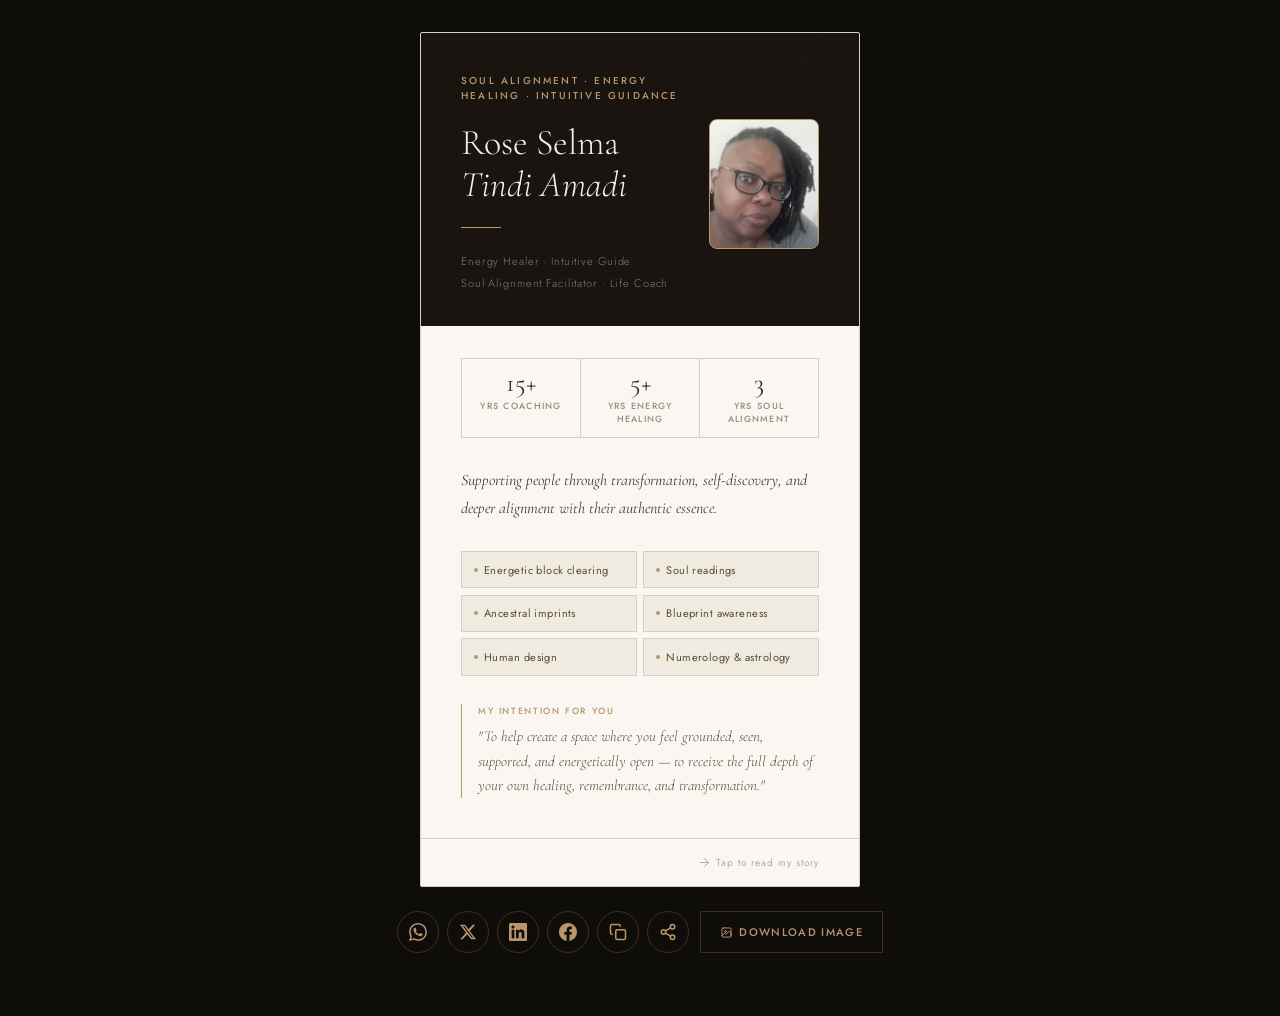
==== index.html @ a8d7443e "Replace PDF download with landscape image download (both card sides side-by-side)" ====
<!DOCTYPE html>
<html lang="en">
<head>
<meta charset="UTF-8">
<meta name="viewport" content="width=device-width, initial-scale=1.0">

<!-- Open Graph / Social Preview -->
<meta property="og:type" content="profile" />
<meta property="og:title" content="Rose Selma Tindi Amadi — Energy Healer & Soul Alignment Facilitator" />
<meta property="og:description" content="Supporting people through transformation, self-discovery, and deeper alignment with their authentic essence. Energy Healing · Soul Readings · Human Design · Numerology · Astrology · Life Coaching." />
<meta property="og:url" content="https://tich-labs.github.io/tindi-selma/" />
<meta property="og:image" content="https://tich-labs.github.io/tindi-selma/assets/og-image.png" />
<meta property="og:image:width" content="1200" />
<meta property="og:image:height" content="630" />
<meta property="profile:first_name" content="Rose Selma" />
<meta property="profile:last_name" content="Tindi Amadi" />

<!-- Twitter Card -->
<meta name="twitter:card" content="summary_large_image" />
<meta name="twitter:title" content="Rose Selma Tindi Amadi — Energy Healer & Soul Alignment Facilitator" />
<meta name="twitter:description" content="Supporting people through transformation, self-discovery, and deeper alignment. Energy Healing · Soul Readings · Life Coaching." />
<meta name="twitter:image" content="https://tich-labs.github.io/tindi-selma/assets/og-image.png" />

<!-- Theme -->
<meta name="theme-color" content="#0f0d0a" />
<meta name="apple-mobile-web-app-capable" content="yes" />
<meta name="apple-mobile-web-app-status-bar-style" content="black-translucent" />

<title>Rose Selma Tindi Amadi — Energy Healer &amp; Soul Alignment Facilitator</title>

<link rel="icon" type="image/svg+xml" href="assets/favicon.svg" />
<link rel="apple-touch-icon" href="assets/favicon.svg" />

<link href="https://fonts.googleapis.com/css2?family=Cormorant+Garamond:ital,wght@0,300;0,400;0,600;1,300;1,400&family=Jost:wght@300;400;500&display=swap" rel="stylesheet">
<style>
  *, *::before, *::after { box-sizing: border-box; margin: 0; padding: 0; }

  body {
    min-height: 100vh;
    display: flex;
    flex-direction: column;
    align-items: center;
    justify-content: center;
    background: #0f0d0a;
    font-family: 'Jost', sans-serif;
    padding: 2rem 1rem;
  }

  .scene {
    width: min(440px, 100%);
    perspective: 1200px;
    cursor: pointer;
  }

  .card-inner {
    width: 100%;
    position: relative;
    transform-style: preserve-3d;
    transition: transform 0.75s cubic-bezier(0.4, 0, 0.2, 1);
  }

  .scene.flipped .card-inner {
    transform: rotateY(180deg);
  }

  .card-face {
    width: 100%;
    backface-visibility: hidden;
    -webkit-backface-visibility: hidden;
    border-radius: 2px;
    overflow: hidden;
  }

  .front {
    position: relative;
  }

  .back {
    position: absolute;
    top: 0; left: 0; right: 0;
    min-height: 100%;
  }

  /* ── HERO ROW ── */
  .card-top {
    position: relative;
    padding: clamp(1.5rem, 5vw, 2.2rem) clamp(1.5rem, 5vw, 2.5rem);
  }
  .hero-row {
    display: flex;
    flex-direction: row;
    align-items: center;
    justify-content: space-between;
    gap: 1rem;
    position: relative;
    z-index: 1;
  }
  .hero-text {
    flex: 1;
    min-width: 0;
  }
  .hero-photo {
    flex: 0 0 110px;
    width: 110px;
    height: 130px;
    border-radius: 8px;
    border: 1.5px solid #b8956a;
    background-color: #1a1410;
    background-size: cover;
    background-position: center 10%;
    background-repeat: no-repeat;
    overflow: hidden;
  }

  /* ── FRONT ── */
  .front { background: #faf7f2; border: 0.5px solid #d9cfc0; }

  .card-top {
    background: #1a1410;
    padding: clamp(1.5rem, 5vw, 2.5rem) clamp(1.5rem, 5vw, 2.5rem) clamp(1.2rem, 4vw, 2rem);
    position: relative;
    overflow: hidden;
  }

  .sacred-bg {
    position: absolute; top: -30px; right: -30px;
    width: clamp(120px, 40%, 180px);
    height: clamp(120px, 40%, 180px);
    opacity: 0.08;
  }

  .eyebrow {
    font-size: clamp(8px, 1.8vw, 10px);
    font-weight: 500; letter-spacing: 0.22em;
    text-transform: uppercase; color: #b8956a;
    margin-bottom: clamp(0.8rem, 3vw, 1.2rem);
  }

  .name {
    font-family: 'Cormorant Garamond', serif;
    font-size: clamp(26px, 7vw, 36px);
    font-weight: 300; color: #f5efe6;
    line-height: 1.15; margin-bottom: 0.5rem;
  }
  .name em { font-style: italic; }

  .divider-line {
    width: 40px; height: 0.5px;
    background: #b8956a;
    margin: clamp(0.8rem, 3vw, 1.4rem) 0;
  }

  .titles {
    font-size: clamp(9px, 2vw, 11px);
    font-weight: 300; letter-spacing: 0.08em;
    color: #8a7d6d; line-height: 2;
  }

  .card-body {
    padding: clamp(1.2rem, 4vw, 2rem) clamp(1.5rem, 5vw, 2.5rem) clamp(1.5rem, 5vw, 2.5rem);
  }

  .years-row { display: flex; gap: 0; margin-bottom: clamp(1.2rem, 4vw, 1.8rem); }

  .year-pill {
    flex: 1; text-align: center;
    padding: clamp(0.5rem, 2vw, 0.7rem) 0.3rem;
    border: 0.5px solid #d9cfc0;
  }
  .year-pill:not(:last-child) { border-right: none; }

  .year-num {
    font-family: 'Cormorant Garamond', serif;
    font-size: clamp(20px, 5vw, 26px);
    font-weight: 400; color: #3d2e1e;
    display: block; line-height: 1;
  }
  .year-label {
    font-size: clamp(7px, 1.6vw, 9px);
    font-weight: 500; letter-spacing: 0.14em;
    text-transform: uppercase; color: #9a8c7a;
    display: block; margin-top: 3px;
  }

  .body-text {
    font-family: 'Cormorant Garamond', serif;
    font-size: clamp(14px, 3.5vw, 16px);
    font-weight: 400; font-style: italic;
    color: #4a3d30; line-height: 1.75;
    margin-bottom: clamp(1.2rem, 4vw, 1.8rem);
  }

  .pillars {
    display: grid; grid-template-columns: 1fr 1fr;
    gap: 0.4rem;
    margin-bottom: clamp(1.2rem, 4vw, 1.8rem);
  }

  .pillar {
    background: #f0ebe0; border: 0.5px solid #d9cfc0;
    padding: 0.6rem 0.75rem;
    font-size: clamp(9px, 2.2vw, 11px);
    font-weight: 400; color: #5c4a35;
    letter-spacing: 0.04em;
    display: flex; align-items: center; gap: 6px;
  }
  .pillar-dot {
    width: 4px; height: 4px; border-radius: 50%;
    background: #b8956a; flex-shrink: 0;
  }

  .community-bar {
    background: #1a1410;
    padding: clamp(0.7rem, 2.5vw, 0.9rem) clamp(0.9rem, 3vw, 1.2rem);
    display: flex; align-items: center; gap: 1rem;
    margin-bottom: clamp(1.2rem, 4vw, 1.8rem);
  }
  .community-num {
    font-family: 'Cormorant Garamond', serif;
    font-size: clamp(22px, 6vw, 28px);
    font-weight: 400; color: #b8956a;
    line-height: 1; flex-shrink: 0;
  }
  .community-text {
    font-size: clamp(9px, 2vw, 11px);
    font-weight: 300; color: #a89880;
    line-height: 1.5; letter-spacing: 0.05em;
  }

  .intention-block {
    border-left: 1.5px solid #b8956a;
    padding-left: 1rem;
  }
  .intention-label {
    font-size: clamp(7px, 1.8vw, 9px);
    font-weight: 500; letter-spacing: 0.18em;
    text-transform: uppercase; color: #b8956a;
    margin-bottom: 0.4rem;
  }
  .intention-text {
    font-family: 'Cormorant Garamond', serif;
    font-size: clamp(13px, 3.2vw, 15px);
    font-style: italic; font-weight: 300;
    color: #5c4a35; line-height: 1.65;
  }

  /* ── BACK ── */
  .back {
    background: #1a1410;
    transform: rotateY(180deg);
    display: flex; flex-direction: column;
    border: 0.5px solid #2e271f;
  }

  .back-top {
    padding: clamp(1.5rem, 5vw, 2.5rem) clamp(1.5rem, 5vw, 2.5rem) 0;
    position: relative; overflow: hidden;
    flex-shrink: 0;
  }

  .back-sacred {
    position: absolute; bottom: -40px; left: -40px;
    width: clamp(140px, 45%, 200px);
    height: clamp(140px, 45%, 200px);
    opacity: 0.05;
  }

  .back-eyebrow {
    font-size: clamp(8px, 1.8vw, 10px);
    font-weight: 500; letter-spacing: 0.22em;
    text-transform: uppercase; color: #b8956a;
    margin-bottom: clamp(1rem, 3.5vw, 1.5rem);
  }

  .back-name {
    font-family: 'Cormorant Garamond', serif;
    font-size: clamp(22px, 6vw, 30px);
    font-weight: 300; color: #f5efe6;
    line-height: 1.2; margin-bottom: 0.3rem;
  }
  .back-name em { font-style: italic; }

  .back-divider {
    width: 40px; height: 0.5px;
    background: #b8956a;
    margin: clamp(0.8rem, 3vw, 1.2rem) 0;
  }

  .back-body {
    padding: clamp(1.2rem, 4vw, 2rem) clamp(1.5rem, 5vw, 2.5rem);
    display: flex; flex-direction: column; gap: clamp(0.9rem, 3vw, 1.3rem);
  }

  .bio-para {
    font-family: 'Cormorant Garamond', serif;
    font-size: clamp(13px, 3.2vw, 15.5px);
    font-weight: 300; color: #c9bfb0;
    line-height: 1.75;
  }

  .bio-para strong {
    font-weight: 400; color: #e8dece;
    font-style: normal;
  }

  .back-tags {
    display: flex; flex-wrap: wrap; gap: 0.4rem;
    margin-top: auto; padding-top: clamp(0.5rem, 2vw, 0.8rem);
  }

  .tag {
    font-size: clamp(8px, 1.8vw, 9px);
    font-weight: 500; letter-spacing: 0.14em;
    text-transform: uppercase;
    color: #b8956a; border: 0.5px solid #3d3020;
    padding: 0.3rem 0.6rem; border-radius: 1px;
  }

  .back-footer {
    padding: clamp(0.9rem, 3vw, 1.2rem) clamp(1.5rem, 5vw, 2.5rem);
    border-top: 0.5px solid #2e271f;
    display: flex; align-items: center;
    flex-shrink: 0;
  }

  .flip-hint {
    font-size: clamp(8px, 1.8vw, 10px);
    font-weight: 400; letter-spacing: 0.1em;
    color: #5c5040;
    display: flex; align-items: center; gap: 6px;
  }

  .flip-icon {
    width: 16px; height: 16px; opacity: 0.6;
  }

  .back-mark {
    font-family: 'Cormorant Garamond', serif;
    font-size: clamp(16px, 3.5vw, 18px);
    font-style: italic; color: #b8956a; opacity: 0.7;
  }

  /* Front footer hint */
  .front-footer {
    padding: clamp(0.8rem, 2.5vw, 1rem) clamp(1.5rem, 5vw, 2.5rem);
    border-top: 0.5px solid #d9cfc0;
    display: flex; align-items: center; justify-content: flex-end; gap: 6px;
    background: #faf7f2;
  }

  .front-hint {
    font-size: clamp(8px, 1.8vw, 10px);
    font-weight: 400; letter-spacing: 0.1em;
    color: #b8a898;
    display: flex; align-items: center; gap: 5px;
  }

  /* Share button */
  .share-wrap {
    margin-top: clamp(1rem, 3vw, 1.5rem);
    display: flex; gap: 0.7rem; flex-wrap: wrap; justify-content: center;
  }

  .share-btn {
    font-family: 'Jost', sans-serif;
    font-size: 11px; font-weight: 500;
    letter-spacing: 0.12em; text-transform: uppercase;
    color: #b8956a; background: transparent;
    border: 0.5px solid #3d3020;
    padding: 0.6rem 1.2rem; cursor: pointer;
    border-radius: 1px;
    transition: background 0.2s, color 0.2s;
    display: flex; align-items: center; gap: 6px;
  }
  .share-btn:hover { background: #1a1410; color: #d4a96a; }
  .share-btn svg { width: 13px; height: 13px; flex-shrink: 0; }

  .copied-msg {
    font-size: 10px; color: #b8956a;
    letter-spacing: 0.1em; opacity: 0;
    transition: opacity 0.3s; margin-top: 0.3rem;
    text-align: center; width: 100%;
    font-family: 'Jost', sans-serif;
  }
  .copied-msg.show { opacity: 1; }

  /* Social share icons */
  .share-socials {
    display: flex; gap: 0.5rem; flex-wrap: wrap; justify-content: center;
  }
  .share-icon {
    width: 42px; height: 42px; border-radius: 50%;
    border: 0.5px solid #3d3020;
    background: transparent;
    display: flex; align-items: center; justify-content: center;
    cursor: pointer; transition: background 0.2s, border-color 0.2s;
    color: #b8956a;
  }
  .share-icon:hover { background: #1a1410; border-color: #b8956a; }
  .share-icon svg { width: 18px; height: 18px; }
  .share-label {
    font-size: 9px; letter-spacing: 0.12em; text-transform: uppercase;
    color: #5c5040; text-align: center; margin-top: 0.35rem;
    font-family: 'Jost', sans-serif;
  }

  @media (max-width: 480px) {
    .scene { aspect-ratio: 9 / 14.5; }
  }

  /* ── PRINT STYLES ── */
  @media print {
    body {
      background: #fff;
      padding: 0;
      align-items: flex-start;
    }
    .share-wrap, .share-btn, .share-socials, .share-icon, .copied-msg {
      display: none !important;
    }
    .scene {
      width: 100%;
      max-width: 100%;
      cursor: default;
      perspective: none;
    }
    .card-inner {
      transform: none !important;
      transition: none;
      display: flex;
      flex-direction: column;
      gap: 1rem;
    }
    .card-face {
      position: relative !important;
      backface-visibility: visible !important;
      -webkit-backface-visibility: visible !important;
      page-break-inside: avoid;
    }
    .back {
      transform: none !important;
      position: relative !important;
      top: auto !important; left: auto !important;
      margin-top: 0.5rem;
    }
    .front-footer, .back-footer {
      display: none;
    }
    @page {
      margin: 0.5cm;
      size: auto;
    }
  }
</style>
</head>
<body>

<div class="scene" id="scene" onclick="toggleFlip()" role="button" aria-label="Click to flip card" tabindex="0">
  <div class="card-inner" id="cardInner">

    <!-- FRONT -->
    <div class="card-face front">
      <div class="card-top">
        <svg class="sacred-bg" viewBox="0 0 180 180" xmlns="http://www.w3.org/2000/svg" aria-hidden="true">
          <circle cx="90" cy="90" r="75" fill="none" stroke="#b8956a" stroke-width="0.5"/>
          <circle cx="90" cy="90" r="50" fill="none" stroke="#b8956a" stroke-width="0.5"/>
          <circle cx="115" cy="90" r="25" fill="none" stroke="#b8956a" stroke-width="0.5"/>
          <circle cx="65" cy="90" r="25" fill="none" stroke="#b8956a" stroke-width="0.5"/>
          <circle cx="102" cy="68" r="25" fill="none" stroke="#b8956a" stroke-width="0.5"/>
          <circle cx="78" cy="68" r="25" fill="none" stroke="#b8956a" stroke-width="0.5"/>
          <circle cx="102" cy="112" r="25" fill="none" stroke="#b8956a" stroke-width="0.5"/>
          <circle cx="78" cy="112" r="25" fill="none" stroke="#b8956a" stroke-width="0.5"/>
        </svg>
        <div class="hero-row">
          <div class="hero-text">
            <div class="eyebrow">Soul Alignment · Energy Healing · Intuitive Guidance</div>
            <div class="name">Rose Selma<br><em>Tindi Amadi</em></div>
            <div class="divider-line"></div>
            <div class="titles">
              Energy Healer · Intuitive Guide<br>
              Soul Alignment Facilitator · Life Coach
            </div>
          </div>
          <div class="hero-photo" style="background-image:url(assets/tindi_portrait.jpeg);"></div>
        </div>
      </div>

      <div class="card-body">
        <div class="years-row">
          <div class="year-pill">
            <span class="year-num">15+</span>
            <span class="year-label">yrs coaching</span>
          </div>
          <div class="year-pill">
            <span class="year-num">5+</span>
            <span class="year-label">yrs energy healing</span>
          </div>
          <div class="year-pill">
            <span class="year-num">3</span>
            <span class="year-label">yrs soul alignment</span>
          </div>
        </div>

        <div class="body-text">
          Supporting people through transformation, self-discovery, and deeper alignment with their authentic essence.
        </div>

        <div class="pillars">
          <div class="pillar"><span class="pillar-dot"></span>Energetic block clearing</div>
          <div class="pillar"><span class="pillar-dot"></span>Soul readings</div>
          <div class="pillar"><span class="pillar-dot"></span>Ancestral imprints</div>
          <div class="pillar"><span class="pillar-dot"></span>Blueprint awareness</div>
          <div class="pillar"><span class="pillar-dot"></span>Human design</div>
          <div class="pillar"><span class="pillar-dot"></span>Numerology &amp; astrology</div>
        </div>

        <div class="intention-block">
          <div class="intention-label">My intention for you</div>
          <div class="intention-text">"To help create a space where you feel grounded, seen, supported, and energetically open — to receive the full depth of your own healing, remembrance, and transformation."</div>
        </div>
      </div>

      <div class="front-footer">
        <div class="front-hint">
          <svg viewBox="0 0 20 20" width="13" height="13" fill="none" stroke="#b8a898" stroke-width="1.5" stroke-linecap="round" aria-hidden="true">
            <path d="M4 10h12M10 4l6 6-6 6"/>
          </svg>
          Tap to read my story
        </div>
      </div>
    </div>

    <!-- BACK -->
    <div class="card-face back">
      <div class="back-top">
        <svg class="back-sacred" viewBox="0 0 200 200" xmlns="http://www.w3.org/2000/svg" aria-hidden="true">
          <circle cx="100" cy="100" r="80" fill="none" stroke="#b8956a" stroke-width="0.5"/>
          <circle cx="100" cy="100" r="55" fill="none" stroke="#b8956a" stroke-width="0.5"/>
          <circle cx="127" cy="100" r="27" fill="none" stroke="#b8956a" stroke-width="0.5"/>
          <circle cx="73" cy="100" r="27" fill="none" stroke="#b8956a" stroke-width="0.5"/>
          <circle cx="113" cy="75" r="27" fill="none" stroke="#b8956a" stroke-width="0.5"/>
          <circle cx="87" cy="75" r="27" fill="none" stroke="#b8956a" stroke-width="0.5"/>
          <circle cx="113" cy="125" r="27" fill="none" stroke="#b8956a" stroke-width="0.5"/>
          <circle cx="87" cy="125" r="27" fill="none" stroke="#b8956a" stroke-width="0.5"/>
        </svg>
        <div class="back-eyebrow">About Rose Selma</div>
        <div class="back-name">Walking alongside you<br><em>on this journey</em></div>
        <div class="back-divider"></div>
      </div>

      <div class="back-body">
        <p class="bio-para">
          I'm <strong>Rose Selma Tindi Amadi</strong> — an Energy Healer, Intuitive Guide, Soul Alignment Facilitator, and Life Coach with over <strong>15 years of transformative work</strong> supporting people through self-discovery, healing, and deeper alignment.
        </p>
        <p class="bio-para">
          My practice weaves together <strong>energy healing, soul readings, and blueprint awareness</strong> — including numerology, astrology, and human design — to help you identify energetic blocks, emotional patterns, and soul-level themes that may be limiting your expansion.
        </p>
        <p class="bio-para">
          I also hold space for a community of <strong>200 Awakening Allies</strong>, gathered around healing, empowerment, spiritual growth, and conscious transformation.
        </p>
        <p class="bio-para">
          Before and during your journey, my intention is to help you feel <strong>grounded, seen, and energetically open</strong> — so you can receive the full depth of your own remembrance and transformation.
        </p>
        <div class="back-tags">
          <span class="tag">Energy Healing</span>
          <span class="tag">Soul Readings</span>
          <span class="tag">Human Design</span>
          <span class="tag">Numerology</span>
          <span class="tag">Astrology</span>
          <span class="tag">Life Coaching</span>
          <span class="tag">Ancestral Work</span>
        </div>
      </div>

      <div class="back-footer">
        <div class="flip-hint">
          <svg class="flip-icon" viewBox="0 0 20 20" fill="none" stroke="currentColor" stroke-width="1.5" stroke-linecap="round" aria-hidden="true">
            <path d="M3 10a7 7 0 0114 0M17 10l-2.5-3M17 10l-2.5 3"/>
          </svg>
          Tap to flip back
        </div>
      </div>
    </div>

  </div>
</div>

<div class="share-wrap">
  <div class="share-socials">
    <button class="share-icon" onclick="shareWhatsApp()" title="Share on WhatsApp" aria-label="Share on WhatsApp">
      <svg viewBox="0 0 24 24" fill="currentColor"><path d="M17.472 14.382c-.297-.149-1.758-.867-2.03-.967-.273-.099-.471-.148-.67.15-.197.297-.767.966-.94 1.164-.173.199-.347.223-.644.075-.297-.15-1.255-.463-2.39-1.475-.883-.788-1.48-1.761-1.653-2.059-.173-.297-.018-.458.13-.606.134-.133.298-.347.446-.52.149-.174.198-.298.298-.497.099-.198.05-.371-.025-.52-.075-.149-.669-1.612-.916-2.207-.242-.579-.487-.5-.669-.51-.173-.008-.371-.01-.57-.01-.198 0-.52.074-.792.372-.272.297-1.04 1.016-1.04 2.479 0 1.462 1.065 2.875 1.213 3.074.149.198 2.096 3.2 5.077 4.487.709.306 1.262.489 1.694.625.712.227 1.36.195 1.871.118.571-.085 1.758-.719 2.006-1.413.248-.694.248-1.289.173-1.413-.074-.124-.272-.198-.57-.347m-5.421 7.403h-.004a9.87 9.87 0 01-5.031-1.378l-.361-.214-3.741.982.998-3.648-.235-.374a9.86 9.86 0 01-1.51-5.26c.001-5.45 4.436-9.884 9.888-9.884 2.64 0 5.122 1.03 6.988 2.898a9.825 9.825 0 012.893 6.994c-.003 5.45-4.437 9.884-9.885 9.884m8.413-18.297A11.815 11.815 0 0012.05 0C5.495 0 .16 5.335.157 11.892c0 2.096.547 4.142 1.588 5.945L.057 24l6.305-1.654a11.882 11.882 0 005.683 1.448h.005c6.554 0 11.89-5.335 11.893-11.893a11.821 11.821 0 00-3.48-8.413z"/></svg>
    </button>
    <button class="share-icon" onclick="shareTwitter()" title="Share on X/Twitter" aria-label="Share on X/Twitter">
      <svg viewBox="0 0 24 24" fill="currentColor"><path d="M18.244 2.25h3.308l-7.227 8.26 8.502 11.24H16.17l-5.214-6.817L4.99 21.75H1.68l7.73-8.835L1.254 2.25H8.08l4.713 6.231zm-1.161 17.52h1.833L7.084 4.126H5.117z"/></svg>
    </button>
    <button class="share-icon" onclick="shareLinkedIn()" title="Share on LinkedIn" aria-label="Share on LinkedIn">
      <svg viewBox="0 0 24 24" fill="currentColor"><path d="M20.447 20.452h-3.554v-5.569c0-1.328-.027-3.037-1.852-3.037-1.853 0-2.136 1.445-2.136 2.939v5.667H9.351V9h3.414v1.561h.046c.477-.9 1.637-1.85 3.37-1.85 3.601 0 4.267 2.37 4.267 5.455v6.286zM5.337 7.433a2.062 2.062 0 01-2.063-2.065 2.064 2.064 0 112.063 2.065zm1.782 13.019H3.555V9h3.564v11.452zM22.225 0H1.771C.792 0 0 .774 0 1.729v20.542C0 23.227.792 24 1.771 24h20.451C23.2 24 24 23.227 24 22.271V1.729C24 .774 23.2 0 22.222 0h.003z"/></svg>
    </button>
    <button class="share-icon" onclick="shareFacebook()" title="Share on Facebook" aria-label="Share on Facebook">
      <svg viewBox="0 0 24 24" fill="currentColor"><path d="M24 12.073c0-6.627-5.373-12-12-12s-12 5.373-12 12c0 5.99 4.388 10.954 10.125 11.854v-8.385H7.078v-3.47h3.047V9.43c0-3.007 1.792-4.669 4.533-4.669 1.312 0 2.686.235 2.686.235v2.953H15.83c-1.491 0-1.956.925-1.956 1.874v2.25h3.328l-.532 3.47h-2.796v8.385C19.612 23.027 24 18.062 24 12.073z"/></svg>
    </button>
    <button class="share-icon" onclick="copyLink()" title="Copy link" aria-label="Copy link">
      <svg viewBox="0 0 24 24" fill="none" stroke="currentColor" stroke-width="2"><rect x="9" y="9" width="13" height="13" rx="2" ry="2"/><path d="M5 15H4a2 2 0 0 1-2-2V4a2 2 0 0 1 2-2h9a2 2 0 0 1 2 2v1"/></svg>
    </button>
    <button class="share-icon" onclick="nativeShare()" title="More share options" aria-label="More share options">
      <svg viewBox="0 0 24 24" fill="none" stroke="currentColor" stroke-width="2" stroke-linecap="round" stroke-linejoin="round"><circle cx="18" cy="5" r="3"/><circle cx="6" cy="12" r="3"/><circle cx="18" cy="19" r="3"/><line x1="8.59" y1="13.51" x2="15.42" y2="17.49"/><line x1="15.41" y1="6.51" x2="8.59" y2="10.49"/></svg>
    </button>
  </div>
  <button class="share-btn" onclick="downloadImage()">
    <svg viewBox="0 0 20 20" fill="none" stroke="currentColor" stroke-width="1.5" stroke-linecap="round" stroke-linejoin="round">
      <rect x="3" y="3" width="14" height="14" rx="2"/><circle cx="8.5" cy="8.5" r="1.5"/><path d="M3 15l4-4 2 2 5-5 3 3v4"/>
    </svg>
    Download Image
  </button>
  <div class="copied-msg" id="copiedMsg">Link copied to clipboard</div>
</div>

<script>
  function toggleFlip() {
    document.getElementById('scene').classList.toggle('flipped');
  }

  document.getElementById('scene').addEventListener('keydown', function(e) {
    if (e.key === 'Enter' || e.key === ' ') { e.preventDefault(); toggleFlip(); }
  });

  function copyLink() {
    const url = window.location.href;
    navigator.clipboard.writeText(url).then(function() {
      const msg = document.getElementById('copiedMsg');
      msg.classList.add('show');
      setTimeout(function() { msg.classList.remove('show'); }, 2500);
    }).catch(function() {
      const msg = document.getElementById('copiedMsg');
      msg.textContent = 'Copy the URL from your address bar';
      msg.classList.add('show');
      setTimeout(function() { msg.classList.remove('show'); }, 2500);
    });
  }

  function shareWhatsApp() {
    var url = encodeURIComponent(window.location.href);
    var text = encodeURIComponent('Rose Selma Tindi Amadi — Energy Healer & Soul Alignment Facilitator');
    window.open('https://wa.me/?text=' + text + '%20' + url, '_blank');
  }

  function shareTwitter() {
    var url = encodeURIComponent(window.location.href);
    var text = encodeURIComponent('Rose Selma Tindi Amadi — Energy Healer & Soul Alignment Facilitator');
    window.open('https://twitter.com/intent/tweet?text=' + text + '&url=' + url, '_blank', 'width=600,height=400');
  }

  function shareLinkedIn() {
    var url = encodeURIComponent(window.location.href);
    window.open('https://www.linkedin.com/sharing/share-offsite/?url=' + url, '_blank', 'width=600,height=500');
  }

  function shareFacebook() {
    var url = encodeURIComponent(window.location.href);
    window.open('https://www.facebook.com/sharer/sharer.php?u=' + url, '_blank', 'width=600,height=400');
  }

  function nativeShare() {
    if (navigator.share) {
      navigator.share({
        title: 'Rose Selma Tindi Amadi — Energy Healer & Soul Alignment Facilitator',
        text: 'Supporting people through transformation, self-discovery, and deeper alignment.',
        url: window.location.href
      }).catch(function() {});
    } else {
      copyLink();
    }
  }

  function downloadCard() {
    var html = document.documentElement.outerHTML;
    var blob = new Blob([html], { type: 'text/html' });
    var a = document.createElement('a');
    a.href = URL.createObjectURL(blob);
    a.download = 'rose-selma-card.html';
    a.click();
    URL.revokeObjectURL(a.href);
  }

  function downloadImage() {
    /* Load html2canvas dynamically */
    var script = document.createElement('script');
    script.src = 'https://cdn.jsdelivr.net/npm/html2canvas@1.4.1/dist/html2canvas.min.js';
    script.onload = function() {
      var scene = document.getElementById('scene');
      var wasFlipped = scene.classList.contains('flipped');

      /* Unflip to capture front */
      scene.classList.remove('flipped');

      /* Wait a frame for the transition to settle */
      setTimeout(function() {
        var frontEl = scene.querySelector('.front');

        html2canvas(frontEl, {
          backgroundColor: '#faf7f2',
          scale: 2,
          useCORS: true,
          allowTaint: true
        }).then(function(frontCanvas) {

          /* Flip to capture back */
          scene.classList.add('flipped');

          setTimeout(function() {
            var backEl = scene.querySelector('.back');

            html2canvas(backEl, {
              backgroundColor: '#1a1410',
              scale: 2,
              useCORS: true,
              allowTaint: true
            }).then(function(backCanvas) {

              /* Restore original flip state */
              if (!wasFlipped) scene.classList.remove('flipped');

              /* Create combined landscape canvas */
              var padding = 60;
              var gap = 40;
              var cardW = frontCanvas.width;
              var cardH = frontCanvas.height;
              var totalW = cardW * 2 + gap + padding * 2;
              var totalH = cardH + padding * 2;

              var combined = document.createElement('canvas');
              combined.width = totalW;
              combined.height = totalH;
              var ctx = combined.getContext('2d');

              /* White background */
              ctx.fillStyle = '#ffffff';
              ctx.fillRect(0, 0, totalW, totalH);

              /* Draw front card on left */
              ctx.drawImage(frontCanvas, padding, padding, cardW, cardH);

              /* Draw back card on right */
              ctx.drawImage(backCanvas, padding + cardW + gap, padding, cardW, cardH);

              /* Download */
              combined.toBlob(function(blob) {
                var url = URL.createObjectURL(blob);
                var a = document.createElement('a');
                a.href = url;
                a.download = 'rose-selma-card.png';
                a.click();
                URL.revokeObjectURL(url);
              }, 'image/png');
            });
          }, 850);
        });
      }, 100);
    };
    document.head.appendChild(script);
  }

  /* Register Service Worker for offline support */
  if ('serviceWorker' in navigator) {
    window.addEventListener('load', function() {
      navigator.serviceWorker.register('/tindi-selma/sw.js').catch(function() {});
    });
  }
  /* Apply saved content from admin panel */
  (function() {
    var saved = localStorage.getItem('cardContent');
    if (!saved) return;
    try {
      var d = JSON.parse(saved);
      /* Helper: set text content */
      function set(el, val) { if (el && val !== undefined) el.textContent = val; }
      function setHTML(el, val) { if (el && val !== undefined) el.innerHTML = val; }

      /* Front - Hero */
      set(document.querySelector('.eyebrow'), d.fEyebrow);
      var nameEl = document.querySelector('.name');
      if (nameEl && d.fName1) nameEl.innerHTML = d.fName1 + '<br><em>' + (d.fName2 || '') + '</em>';
      var titlesEl = document.querySelector('.titles');
      if (titlesEl) titlesEl.innerHTML = (d.fTitles1 || '') + '<br>' + (d.fTitles2 || '');

      /* Front - Stats */
      var yearNums = document.querySelectorAll('.year-num');
      var yearLabels = document.querySelectorAll('.year-label');
      set(yearNums[0], d.s1num); set(yearLabels[0], d.s1label);
      set(yearNums[1], d.s2num); set(yearLabels[1], d.s2label);
      set(yearNums[2], d.s3num); set(yearLabels[2], d.s3label);

      /* Front - Body */
      set(document.querySelector('.body-text'), d.fBody);

      var pillars = document.querySelectorAll('.pillar');
      var pVals = [d.p1, d.p2, d.p3, d.p4, d.p5, d.p6];
      for (var i = 0; i < pillars.length && i < pVals.length; i++) {
        if (pVals[i]) pillars[i].innerHTML = '<span class="pillar-dot"></span>' + pVals[i];
      }

      set(document.querySelector('.intention-label'), d.fIntentionLabel);
      set(document.querySelector('.intention-text'), d.fIntention);
      set(document.querySelector('.front-hint'), d.fHint);

      /* Back */
      set(document.querySelector('.back-eyebrow'), d.bEyebrow);
      var bNameEl = document.querySelector('.back-name');
      if (bNameEl && d.bName1) bNameEl.innerHTML = d.bName1 + '<br><em>' + (d.bName2 || '') + '</em>';

      var bios = document.querySelectorAll('.bio-para');
      setHTML(bios[0], d.bio1); setHTML(bios[1], d.bio2);
      setHTML(bios[2], d.bio3); setHTML(bios[3], d.bio4);

      var tags = document.querySelectorAll('.tag');
      var tVals = [d.t1, d.t2, d.t3, d.t4, d.t5, d.t6, d.t7];
      for (var j = 0; j < tags.length && j < tVals.length; j++) {
        if (tVals[j]) tags[j].textContent = tVals[j];
      }

      var flipHints = document.querySelectorAll('.flip-hint');
      if (flipHints.length && d.bHint) {
        /* flip-hint contains an SVG, so preserve it */
        var svg = flipHints[0].querySelector('svg');
        if (svg) {
          flipHints[0].innerHTML = '';
          flipHints[0].appendChild(svg.cloneNode(true));
          flipHints[0].appendChild(document.createTextNode(' ' + d.bHint));
        }
      }
    } catch(e) {}
  })();
</script>
</body>
</html>
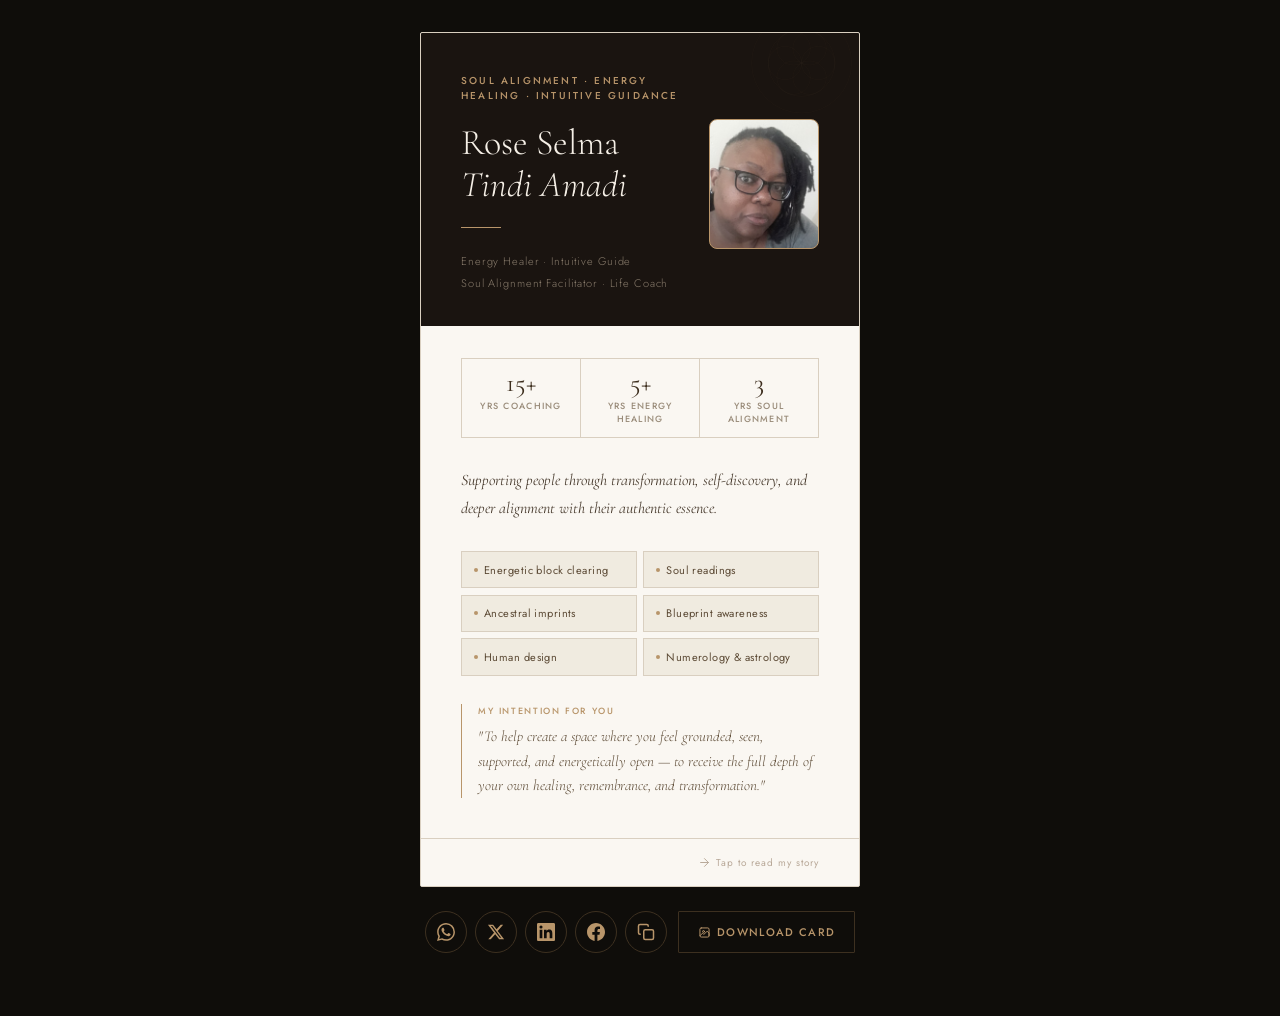
==== commit 5e25fd2e: "Simplify: remove redundant share button + broken image download, use landscape print PDF with both f" ====
--- a/index.html
+++ b/index.html
@@ -410,10 +410,15 @@
 
   /* ── PRINT STYLES ── */
   @media print {
+    @page {
+      size: landscape;
+      margin: 12mm;
+    }
     body {
       background: #fff;
       padding: 0;
       align-items: flex-start;
+      justify-content: flex-start;
     }
     .share-wrap, .share-btn, .share-socials, .share-icon, .copied-msg {
       display: none !important;
@@ -426,30 +431,33 @@
     }
     .card-inner {
       transform: none !important;
-      transition: none;
+      transition: none !important;
       display: flex;
-      flex-direction: column;
-      gap: 1rem;
+      flex-direction: row;
+      gap: 3mm;
+      align-items: flex-start;
     }
     .card-face {
       position: relative !important;
       backface-visibility: visible !important;
       -webkit-backface-visibility: visible !important;
       page-break-inside: avoid;
+      flex: 1;
+      min-width: 0;
     }
+    .front { border: 0.5px solid #d9cfc0; }
     .back {
       transform: none !important;
       position: relative !important;
       top: auto !important; left: auto !important;
-      margin-top: 0.5rem;
+      border: 0.5px solid #2e271f;
     }
     .front-footer, .back-footer {
       display: none;
     }
-    @page {
-      margin: 0.5cm;
-      size: auto;
-    }
+    .card-top, .back-top { padding: 3mm 4mm 2mm; }
+    .card-body, .back-body { padding: 2mm 4mm 3mm; }
+    .hero-photo { width: 100% !important; }
   }
 </style>
 </head>
@@ -602,15 +610,12 @@
     <button class="share-icon" onclick="copyLink()" title="Copy link" aria-label="Copy link">
       <svg viewBox="0 0 24 24" fill="none" stroke="currentColor" stroke-width="2"><rect x="9" y="9" width="13" height="13" rx="2" ry="2"/><path d="M5 15H4a2 2 0 0 1-2-2V4a2 2 0 0 1 2-2h9a2 2 0 0 1 2 2v1"/></svg>
     </button>
-    <button class="share-icon" onclick="nativeShare()" title="More share options" aria-label="More share options">
-      <svg viewBox="0 0 24 24" fill="none" stroke="currentColor" stroke-width="2" stroke-linecap="round" stroke-linejoin="round"><circle cx="18" cy="5" r="3"/><circle cx="6" cy="12" r="3"/><circle cx="18" cy="19" r="3"/><line x1="8.59" y1="13.51" x2="15.42" y2="17.49"/><line x1="15.41" y1="6.51" x2="8.59" y2="10.49"/></svg>
-    </button>
   </div>
-  <button class="share-btn" onclick="downloadImage()">
+  <button class="share-btn" onclick="window.print()">
     <svg viewBox="0 0 20 20" fill="none" stroke="currentColor" stroke-width="1.5" stroke-linecap="round" stroke-linejoin="round">
       <rect x="3" y="3" width="14" height="14" rx="2"/><circle cx="8.5" cy="8.5" r="1.5"/><path d="M3 15l4-4 2 2 5-5 3 3v4"/>
     </svg>
-    Download Image
+    Download Card
   </button>
   <div class="copied-msg" id="copiedMsg">Link copied to clipboard</div>
 </div>
@@ -660,167 +665,45 @@
     window.open('https://www.facebook.com/sharer/sharer.php?u=' + url, '_blank', 'width=600,height=400');
   }
 
-  function nativeShare() {
-    if (navigator.share) {
-      navigator.share({
-        title: 'Rose Selma Tindi Amadi — Energy Healer & Soul Alignment Facilitator',
-        text: 'Supporting people through transformation, self-discovery, and deeper alignment.',
-        url: window.location.href
-      }).catch(function() {});
-    } else {
-      copyLink();
-    }
-  }
-
-  function downloadCard() {
-    var html = document.documentElement.outerHTML;
-    var blob = new Blob([html], { type: 'text/html' });
-    var a = document.createElement('a');
-    a.href = URL.createObjectURL(blob);
-    a.download = 'rose-selma-card.html';
-    a.click();
-    URL.revokeObjectURL(a.href);
-  }
-
-  function downloadImage() {
-    /* Load html2canvas dynamically */
-    var script = document.createElement('script');
-    script.src = 'https://cdn.jsdelivr.net/npm/html2canvas@1.4.1/dist/html2canvas.min.js';
-    script.onload = function() {
-      var scene = document.getElementById('scene');
-      var wasFlipped = scene.classList.contains('flipped');
-
-      /* Unflip to capture front */
-      scene.classList.remove('flipped');
-
-      /* Wait a frame for the transition to settle */
-      setTimeout(function() {
-        var frontEl = scene.querySelector('.front');
-
-        html2canvas(frontEl, {
-          backgroundColor: '#faf7f2',
-          scale: 2,
-          useCORS: true,
-          allowTaint: true
-        }).then(function(frontCanvas) {
-
-          /* Flip to capture back */
-          scene.classList.add('flipped');
-
-          setTimeout(function() {
-            var backEl = scene.querySelector('.back');
-
-            html2canvas(backEl, {
-              backgroundColor: '#1a1410',
-              scale: 2,
-              useCORS: true,
-              allowTaint: true
-            }).then(function(backCanvas) {
-
-              /* Restore original flip state */
-              if (!wasFlipped) scene.classList.remove('flipped');
-
-              /* Create combined landscape canvas */
-              var padding = 60;
-              var gap = 40;
-              var cardW = frontCanvas.width;
-              var cardH = frontCanvas.height;
-              var totalW = cardW * 2 + gap + padding * 2;
-              var totalH = cardH + padding * 2;
-
-              var combined = document.createElement('canvas');
-              combined.width = totalW;
-              combined.height = totalH;
-              var ctx = combined.getContext('2d');
-
-              /* White background */
-              ctx.fillStyle = '#ffffff';
-              ctx.fillRect(0, 0, totalW, totalH);
-
-              /* Draw front card on left */
-              ctx.drawImage(frontCanvas, padding, padding, cardW, cardH);
-
-              /* Draw back card on right */
-              ctx.drawImage(backCanvas, padding + cardW + gap, padding, cardW, cardH);
-
-              /* Download */
-              combined.toBlob(function(blob) {
-                var url = URL.createObjectURL(blob);
-                var a = document.createElement('a');
-                a.href = url;
-                a.download = 'rose-selma-card.png';
-                a.click();
-                URL.revokeObjectURL(url);
-              }, 'image/png');
-            });
-          }, 850);
-        });
-      }, 100);
-    };
-    document.head.appendChild(script);
-  }
-
-  /* Register Service Worker for offline support */
-  if ('serviceWorker' in navigator) {
-    window.addEventListener('load', function() {
-      navigator.serviceWorker.register('/tindi-selma/sw.js').catch(function() {});
-    });
-  }
-  /* Apply saved content from admin panel */
-  (function() {
+  function applySavedContent() {
     var saved = localStorage.getItem('cardContent');
     if (!saved) return;
     try {
       var d = JSON.parse(saved);
-      /* Helper: set text content */
       function set(el, val) { if (el && val !== undefined) el.textContent = val; }
       function setHTML(el, val) { if (el && val !== undefined) el.innerHTML = val; }
-
-      /* Front - Hero */
       set(document.querySelector('.eyebrow'), d.fEyebrow);
       var nameEl = document.querySelector('.name');
       if (nameEl && d.fName1) nameEl.innerHTML = d.fName1 + '<br><em>' + (d.fName2 || '') + '</em>';
       var titlesEl = document.querySelector('.titles');
       if (titlesEl) titlesEl.innerHTML = (d.fTitles1 || '') + '<br>' + (d.fTitles2 || '');
-
-      /* Front - Stats */
-      var yearNums = document.querySelectorAll('.year-num');
-      var yearLabels = document.querySelectorAll('.year-label');
-      set(yearNums[0], d.s1num); set(yearLabels[0], d.s1label);
-      set(yearNums[1], d.s2num); set(yearLabels[1], d.s2label);
-      set(yearNums[2], d.s3num); set(yearLabels[2], d.s3label);
-
-      /* Front - Body */
+      var yNums = document.querySelectorAll('.year-num');
+      var yLabels = document.querySelectorAll('.year-label');
+      set(yNums[0], d.s1num); set(yLabels[0], d.s1label);
+      set(yNums[1], d.s2num); set(yLabels[1], d.s2label);
+      set(yNums[2], d.s3num); set(yLabels[2], d.s3label);
       set(document.querySelector('.body-text'), d.fBody);
-
       var pillars = document.querySelectorAll('.pillar');
       var pVals = [d.p1, d.p2, d.p3, d.p4, d.p5, d.p6];
       for (var i = 0; i < pillars.length && i < pVals.length; i++) {
         if (pVals[i]) pillars[i].innerHTML = '<span class="pillar-dot"></span>' + pVals[i];
       }
-
       set(document.querySelector('.intention-label'), d.fIntentionLabel);
       set(document.querySelector('.intention-text'), d.fIntention);
       set(document.querySelector('.front-hint'), d.fHint);
-
-      /* Back */
       set(document.querySelector('.back-eyebrow'), d.bEyebrow);
       var bNameEl = document.querySelector('.back-name');
       if (bNameEl && d.bName1) bNameEl.innerHTML = d.bName1 + '<br><em>' + (d.bName2 || '') + '</em>';
-
       var bios = document.querySelectorAll('.bio-para');
       setHTML(bios[0], d.bio1); setHTML(bios[1], d.bio2);
       setHTML(bios[2], d.bio3); setHTML(bios[3], d.bio4);
-
       var tags = document.querySelectorAll('.tag');
       var tVals = [d.t1, d.t2, d.t3, d.t4, d.t5, d.t6, d.t7];
       for (var j = 0; j < tags.length && j < tVals.length; j++) {
         if (tVals[j]) tags[j].textContent = tVals[j];
       }
-
       var flipHints = document.querySelectorAll('.flip-hint');
       if (flipHints.length && d.bHint) {
-        /* flip-hint contains an SVG, so preserve it */
         var svg = flipHints[0].querySelector('svg');
         if (svg) {
           flipHints[0].innerHTML = '';
@@ -829,7 +712,16 @@
         }
       }
     } catch(e) {}
-  })();
+  }
+
+  /* Register Service Worker for offline support */
+  if ('serviceWorker' in navigator) {
+    window.addEventListener('load', function() {
+      navigator.serviceWorker.register('/tindi-selma/sw.js').catch(function() {});
+    });
+  }
+  /* Apply saved content from admin panel */
+  applySavedContent();
 </script>
 </body>
 </html>
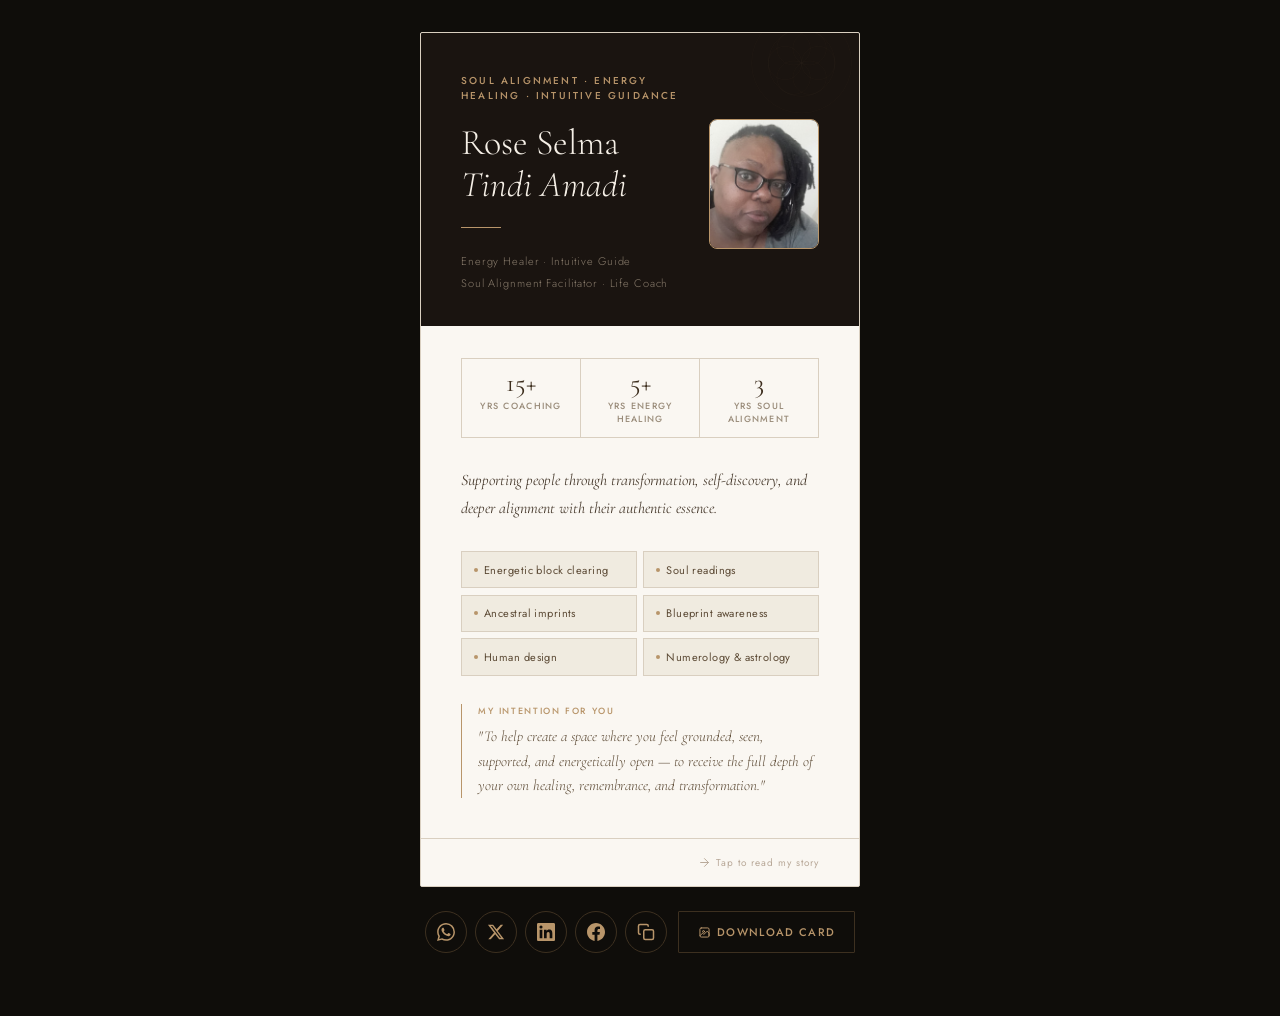
==== commit 27279ce8: "Fix hero photo: use img tag instead of background-image, add print-color-adjust for dark backgrounds" ====
--- a/index.html
+++ b/index.html
@@ -107,9 +107,15 @@
     border: 1.5px solid #b8956a;
     background-color: #1a1410;
     background-size: cover;
-    background-position: center 10%;
+    background-position: center 20%;
     background-repeat: no-repeat;
     overflow: hidden;
+  }
+  .hero-photo img {
+    width: 100%;
+    height: 100%;
+    object-fit: cover;
+    display: block;
   }
 
   /* ── FRONT ── */
@@ -414,6 +420,10 @@
       size: landscape;
       margin: 12mm;
     }
+    * {
+      -webkit-print-color-adjust: exact !important;
+      print-color-adjust: exact !important;
+    }
     body {
       background: #fff;
       padding: 0;
@@ -457,7 +467,7 @@
     }
     .card-top, .back-top { padding: 3mm 4mm 2mm; }
     .card-body, .back-body { padding: 2mm 4mm 3mm; }
-    .hero-photo { width: 100% !important; }
+    .hero-photo img { display: block !important; }
   }
 </style>
 </head>
@@ -489,7 +499,7 @@
               Soul Alignment Facilitator · Life Coach
             </div>
           </div>
-          <div class="hero-photo" style="background-image:url(assets/tindi_portrait.jpeg);"></div>
+          <div class="hero-photo"><img src="assets/tindi_portrait.jpeg" alt="Rose Selma Tindi Amadi"></div>
         </div>
       </div>
 
